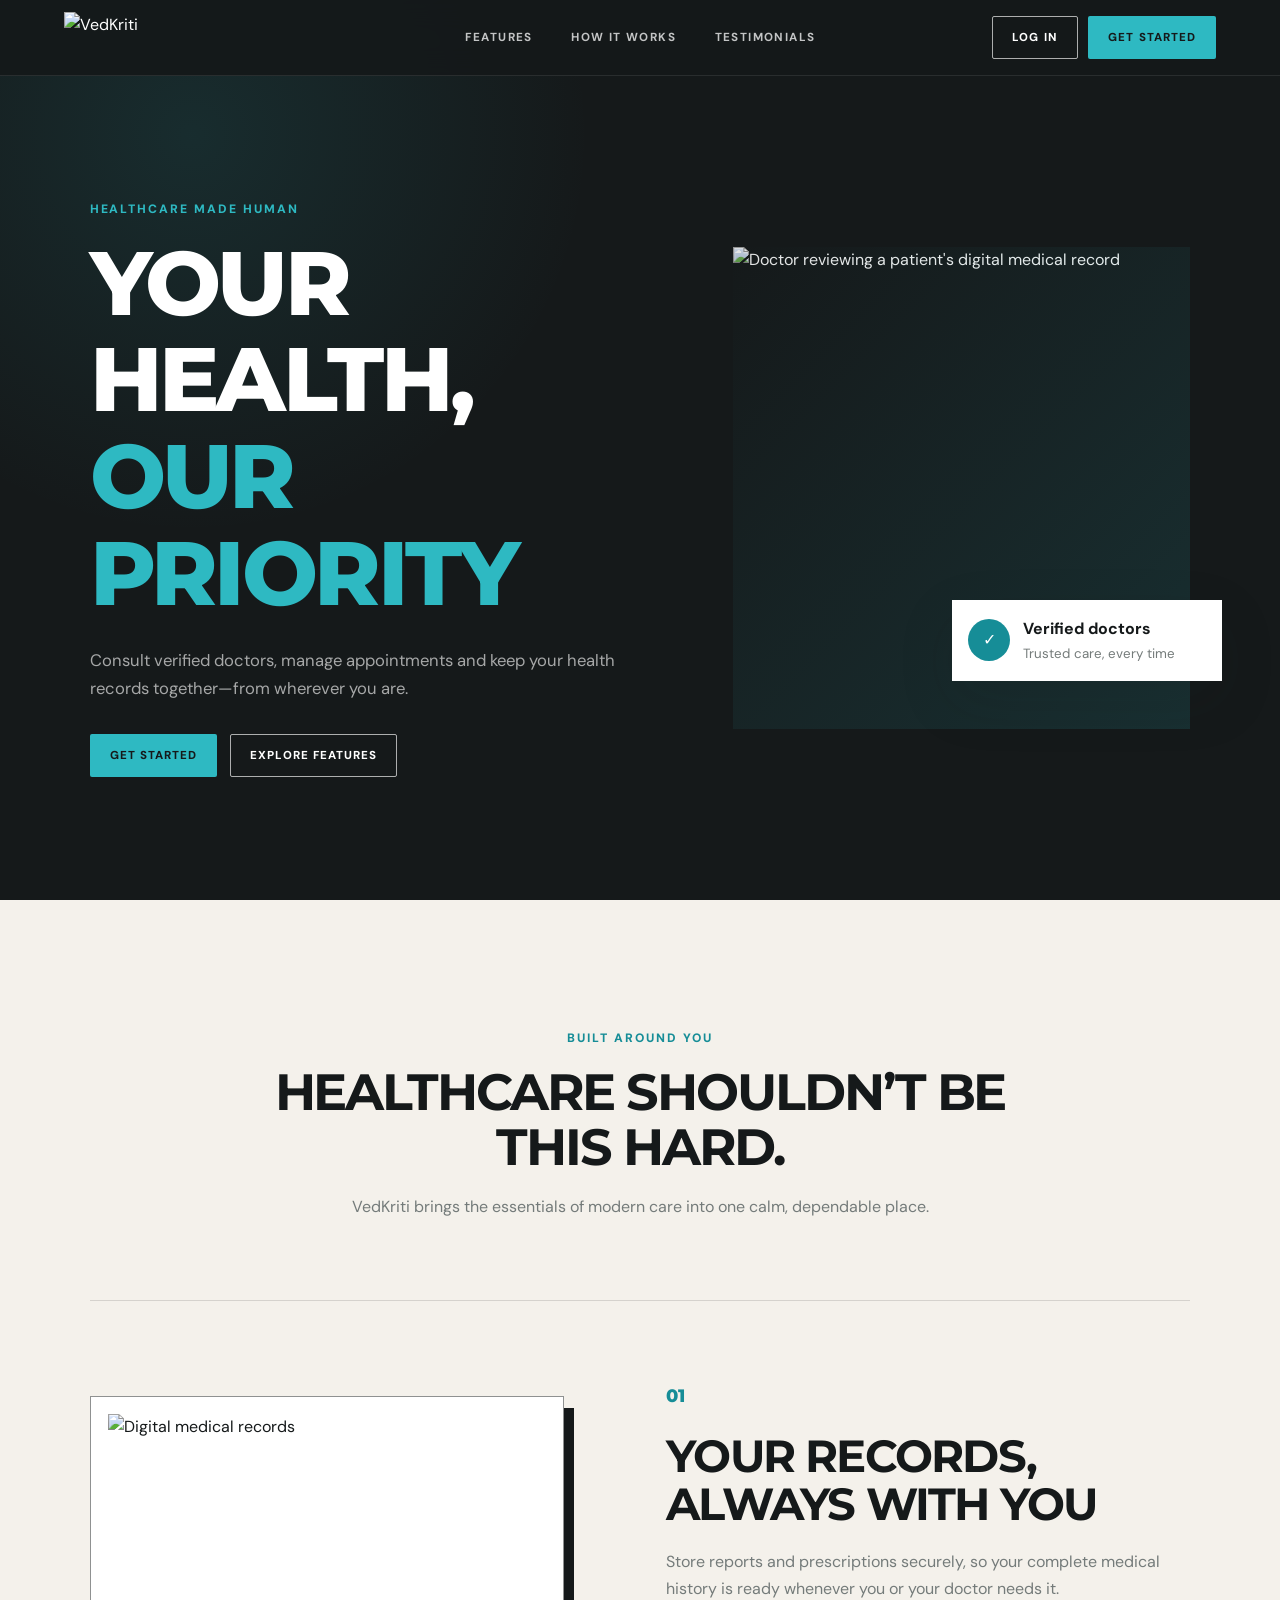
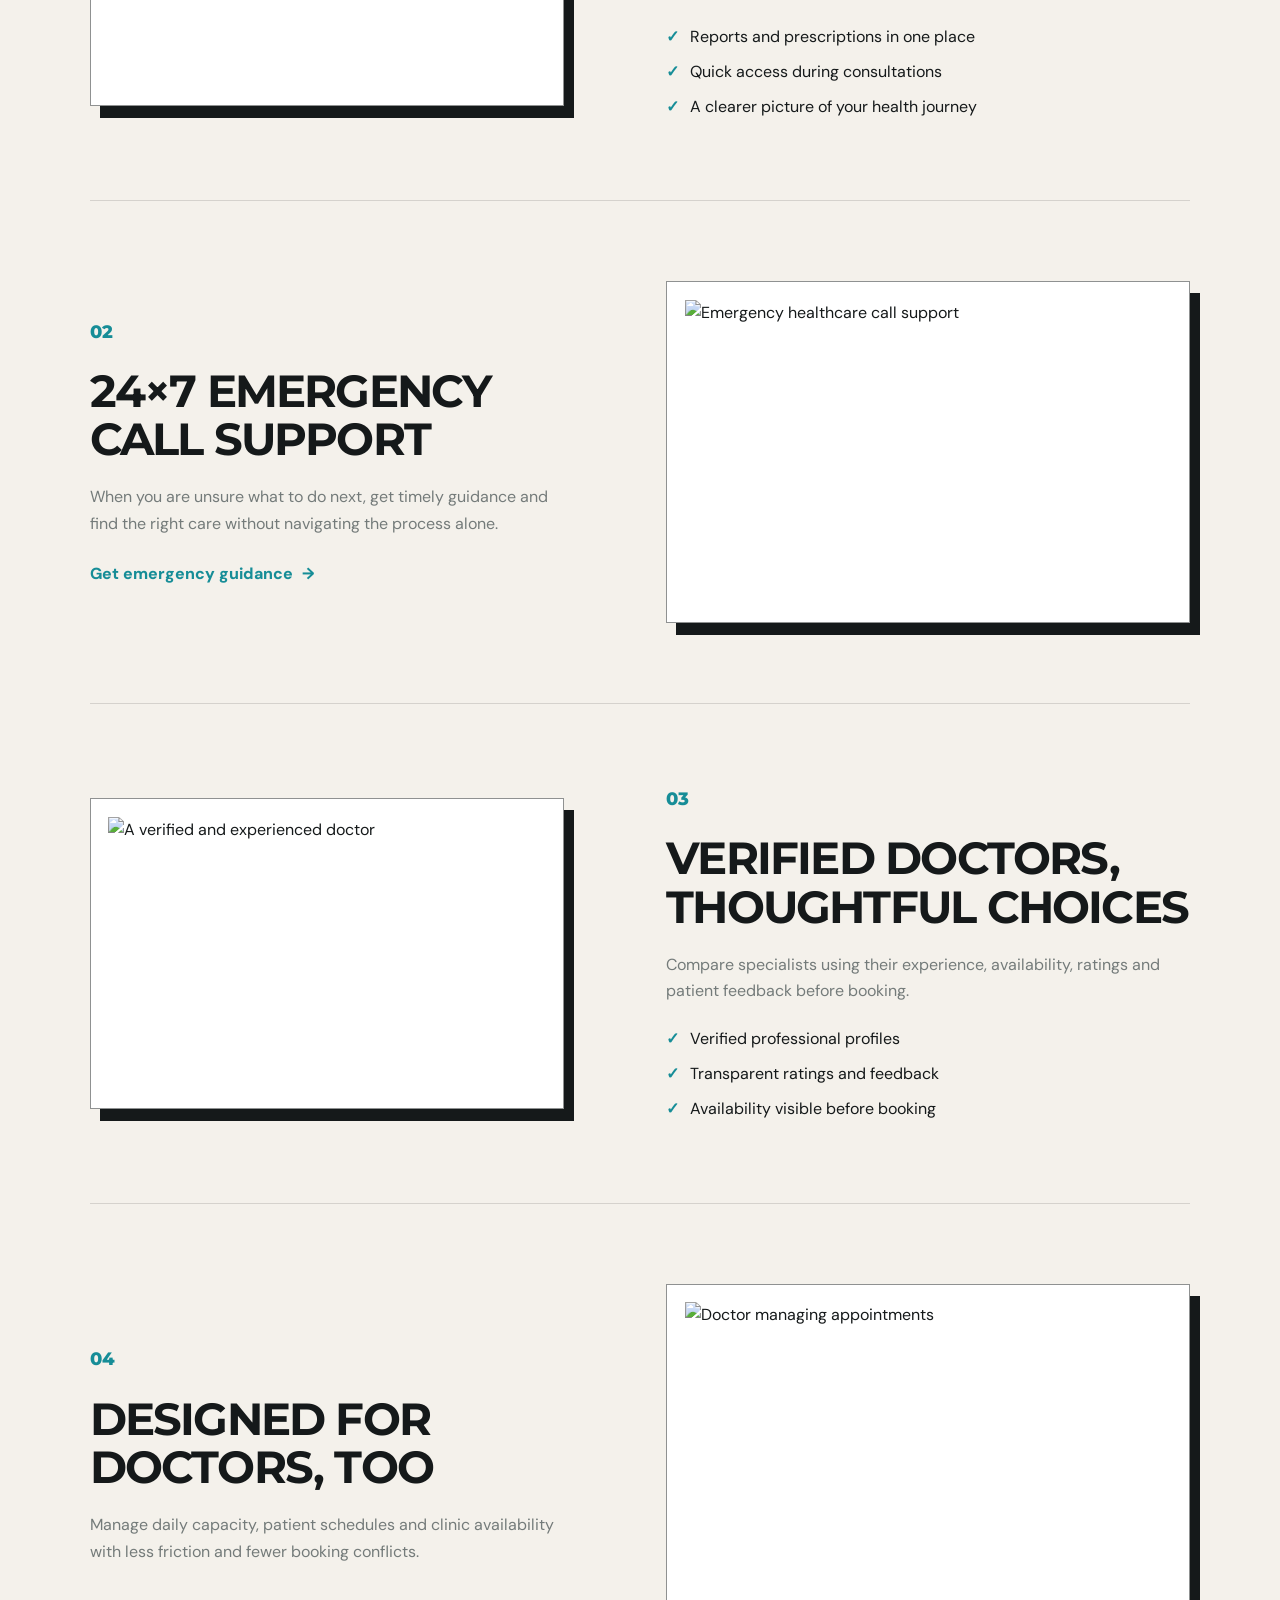
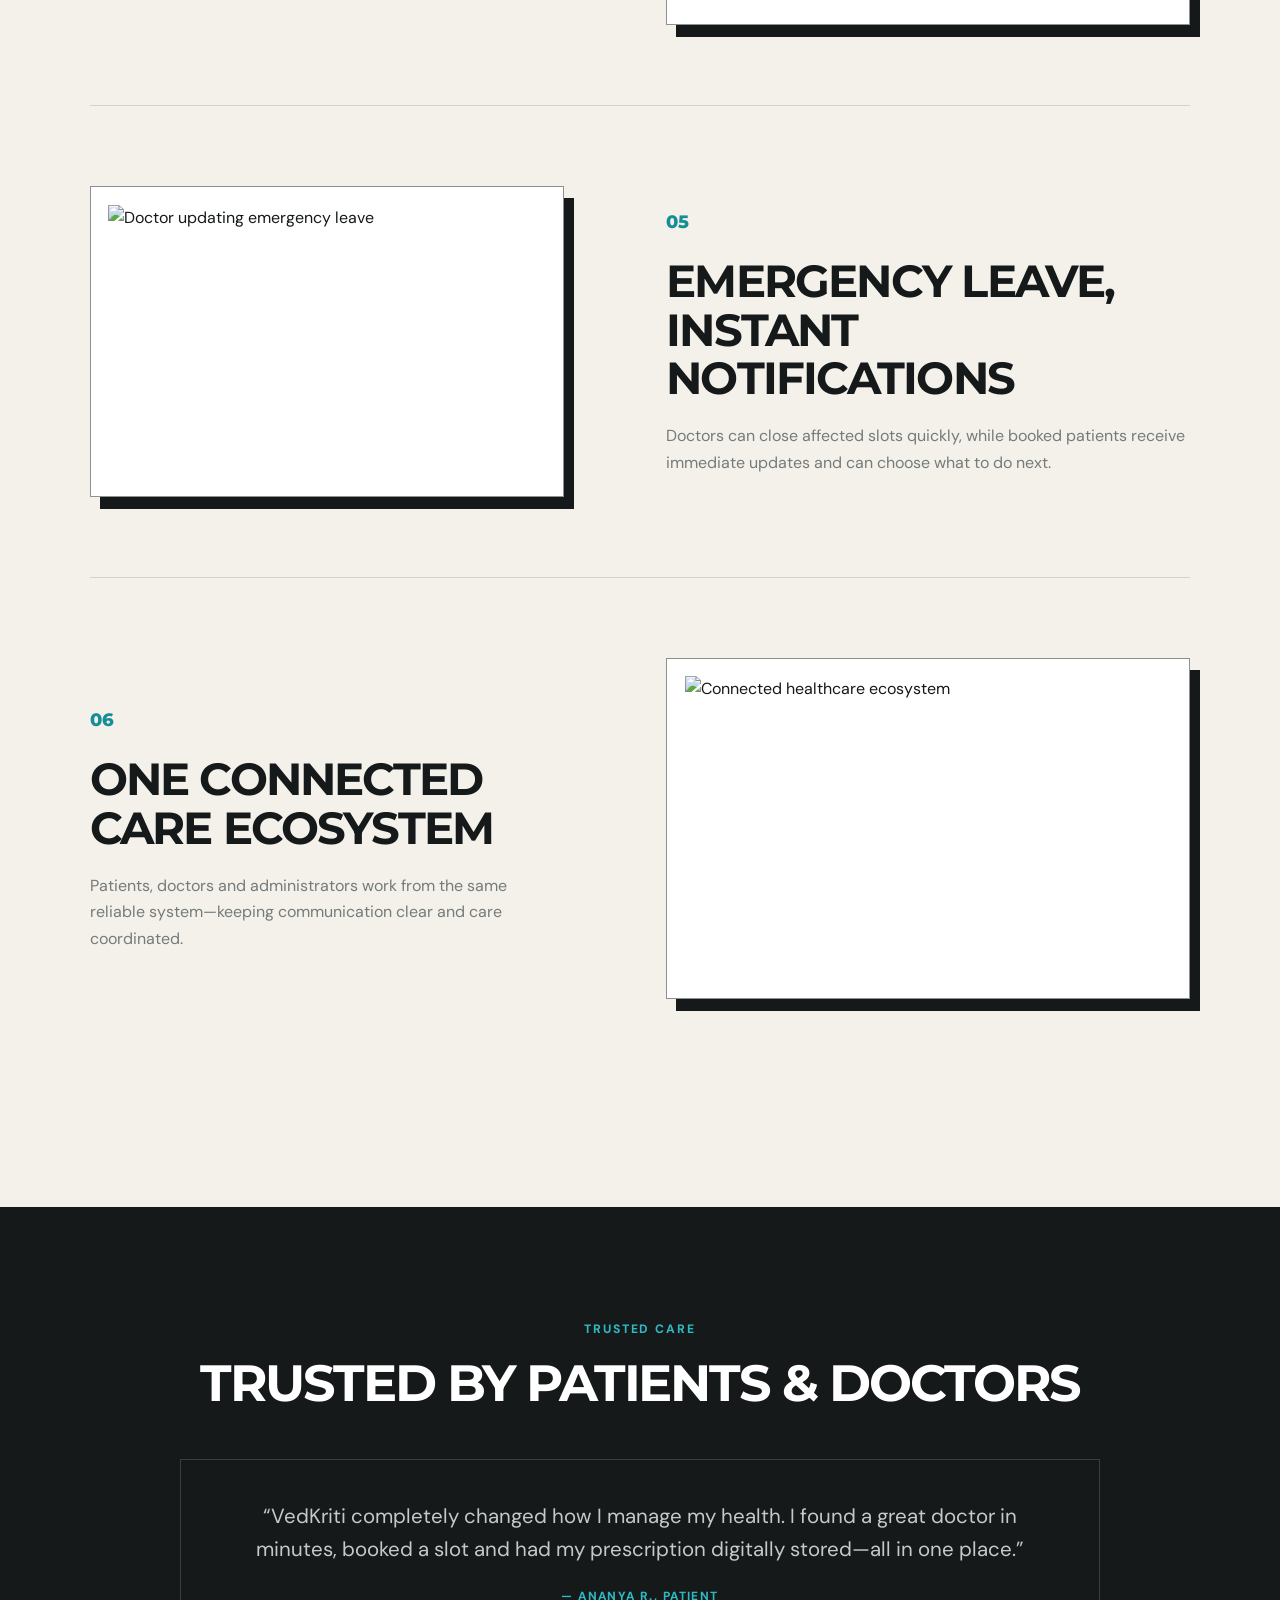
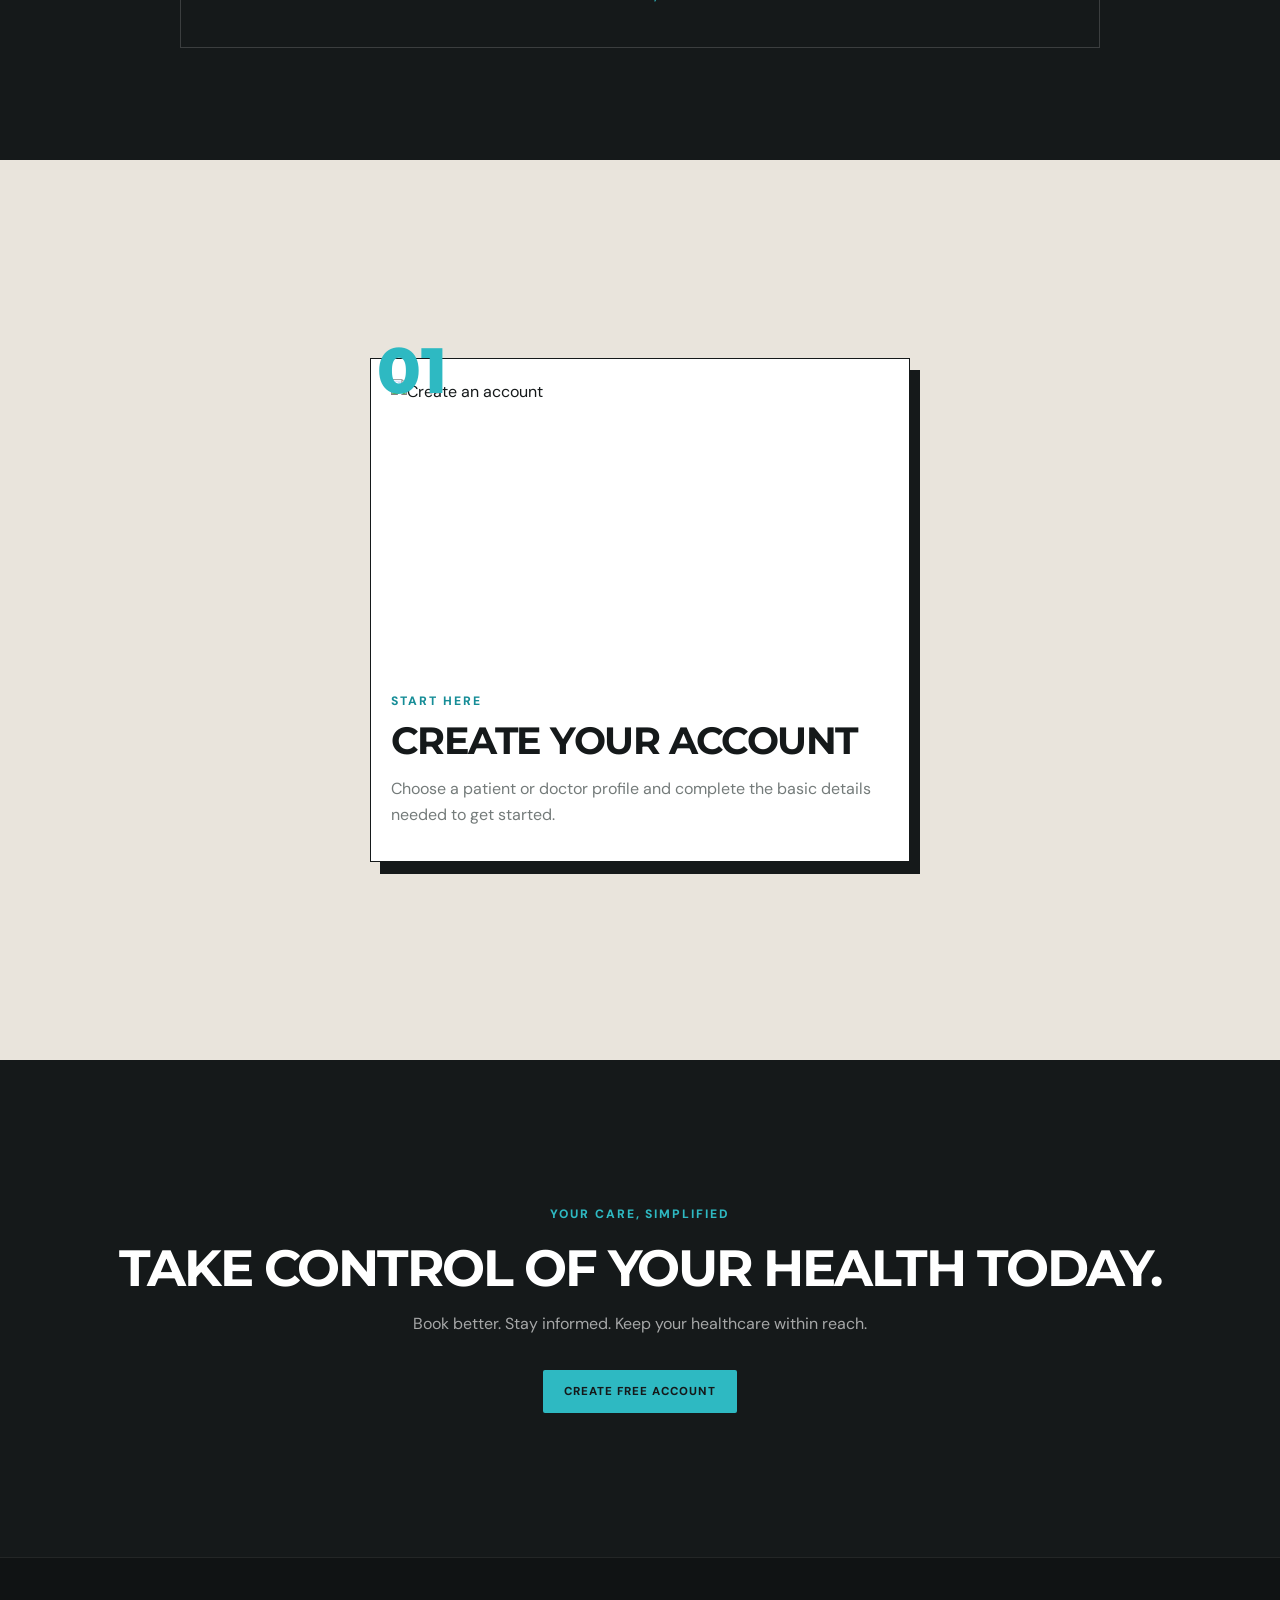
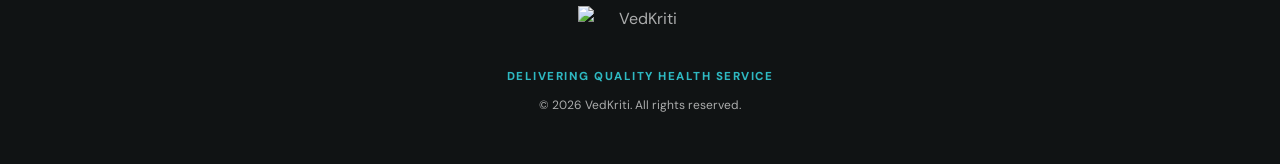
==== index.html @ bef70489 "Patient and Doctor dashboard done and dusted" ====
<!DOCTYPE html>
<html lang="en">
<head>
    <meta charset="UTF-8">
    <meta name="viewport" content="width=device-width, initial-scale=1.0">
    <meta name="description" content="VedKriti — simple, reliable healthcare at your fingertips.">
    <title>VedKriti | Your Health, Our Priority</title>
    <link rel="preconnect" href="https://fonts.googleapis.com">
    <link rel="preconnect" href="https://fonts.gstatic.com" crossorigin>
    <link href="https://fonts.googleapis.com/css2?family=DM+Sans:wght@400;500;600;700&family=Montserrat:wght@600;700;800&display=swap" rel="stylesheet">
    <link rel="stylesheet" href="style.css">
</head>
<body>
    <header class="site-header">
        <a class="brand" href="#home" aria-label="VedKriti home">
            <img src="media/VedKriti-icon.png" alt="VedKriti">
        </a>

        <nav aria-label="Main navigation">
            <a href="#features">Features</a>
            <a href="#how-it-works">How it works</a>
            <a href="#testimonials">Testimonials</a>
        </nav>

        <div class="header-actions">
            <button class="button button--outline" id="login" type="button">Log in</button>
            <button class="button button--primary" id="create" type="button">Get started</button>
        </div>
    </header>

    <main>
        <section class="hero" id="home">
            <div class="hero__content reveal">
                <p class="eyebrow">Healthcare made human</p>
                <h1>Your health,<br><span>our priority</span></h1>
                <p class="hero__copy">
                    Consult verified doctors, manage appointments and keep your
                    health records together—from wherever you are.
                </p>
                <div class="hero__actions">
                    <button class="button button--primary" data-create-account type="button">Get started</button>
                    <a class="button button--outline" href="#features">Explore features</a>
                </div>
            </div>

            <div class="hero__visual reveal">
                <div class="hero__image-wrap">
                    <img src="media/prescription.jpeg" alt="Doctor reviewing a patient's digital medical record">
                </div>
                <div class="floating-note">
                    <span class="floating-note__icon">✓</span>
                    <span><strong>Verified doctors</strong><small>Trusted care, every time</small></span>
                </div>
            </div>
        </section>

        <section class="intro" id="features">
            <p class="eyebrow">Built around you</p>
            <h2>Healthcare shouldn’t be this hard.</h2>
            <p>VedKriti brings the essentials of modern care into one calm, dependable place.</p>
        </section>

        <section class="features">
            <article class="feature reveal">
                <div class="feature__media">
                    <img src="media/reports.jpeg" alt="Digital medical records">
                </div>
                <div class="feature__content">
                    <span class="feature__number">01</span>
                    <h2>Your records, always with you</h2>
                    <p>Store reports and prescriptions securely, so your complete medical history is ready whenever you or your doctor needs it.</p>
                    <ul>
                        <li>Reports and prescriptions in one place</li>
                        <li>Quick access during consultations</li>
                        <li>A clearer picture of your health journey</li>
                    </ul>
                </div>
            </article>

            <article class="feature feature--reverse reveal">
                <div class="feature__media">
                    <img src="media/call-service.jpeg" alt="Emergency healthcare call support">
                </div>
                <div class="feature__content">
                    <span class="feature__number">02</span>
                    <h2>24×7 emergency call support</h2>
                    <p>When you are unsure what to do next, get timely guidance and find the right care without navigating the process alone.</p>
                    <a class="text-link" href="tel:112">Get emergency guidance <span>→</span></a>
                </div>
            </article>

            <article class="feature reveal">
                <div class="feature__media">
                    <img src="media/verified.jpeg" alt="A verified and experienced doctor">
                </div>
                <div class="feature__content">
                    <span class="feature__number">03</span>
                    <h2>Verified doctors, thoughtful choices</h2>
                    <p>Compare specialists using their experience, availability, ratings and patient feedback before booking.</p>
                    <ul>
                        <li>Verified professional profiles</li>
                        <li>Transparent ratings and feedback</li>
                        <li>Availability visible before booking</li>
                    </ul>
                </div>
            </article>

            <article class="feature feature--reverse reveal">
                <div class="feature__media">
                    <img src="media/patient-management.jpeg" alt="Doctor managing appointments">
                </div>
                <div class="feature__content">
                    <span class="feature__number">04</span>
                    <h2>Designed for doctors, too</h2>
                    <p>Manage daily capacity, patient schedules and clinic availability with less friction and fewer booking conflicts.</p>
                </div>
            </article>

            <article class="feature reveal">
                <div class="feature__media">
                    <img src="media/emergency-leave.webp" alt="Doctor updating emergency leave">
                </div>
                <div class="feature__content">
                    <span class="feature__number">05</span>
                    <h2>Emergency leave, instant notifications</h2>
                    <p>Doctors can close affected slots quickly, while booked patients receive immediate updates and can choose what to do next.</p>
                </div>
            </article>

            <article class="feature feature--reverse reveal">
                <div class="feature__media">
                    <img src="media/system.jpeg" alt="Connected healthcare ecosystem">
                </div>
                <div class="feature__content">
                    <span class="feature__number">06</span>
                    <h2>One connected care ecosystem</h2>
                    <p>Patients, doctors and administrators work from the same reliable system—keeping communication clear and care coordinated.</p>
                </div>
            </article>
        </section>

        <section class="testimonial" id="testimonials">
            <p class="eyebrow">Trusted care</p>
            <h2>Trusted by patients &amp; doctors</h2>
            <blockquote>
                “VedKriti completely changed how I manage my health. I found a great doctor in minutes, booked a slot and had my prescription digitally stored—all in one place.”
                <cite>— Ananya R., patient</cite>
            </blockquote>
        </section>

        <section class="process" id="how-it-works">
            <div class="process__track">
                <article class="step">
                    <div class="step__card">
                        <span class="step__number">01</span>
                        <img src="media/create-account.webp" alt="Create an account">
                        <p class="eyebrow">Start here</p>
                        <h2>Create your account</h2>
                        <p>Choose a patient or doctor profile and complete the basic details needed to get started.</p>
                    </div>
                </article>

                <article class="step">
                    <div class="step__card">
                        <span class="step__number">02</span>
                        <img src="media/find-doctor.jpg" alt="Search for a doctor">
                        <p class="eyebrow">Discover</p>
                        <h2>Search for a doctor</h2>
                        <p>Filter by speciality, city, facility or name to find care that fits your needs.</p>
                    </div>
                </article>

                <article class="step">
                    <div class="step__card">
                        <span class="step__number">03</span>
                        <img src="media/select-doctor.jpg" alt="Select a doctor">
                        <p class="eyebrow">Choose</p>
                        <h2>Select your doctor</h2>
                        <p>Review experience, availability and patient feedback before making your decision.</p>
                    </div>
                </article>

                <article class="step">
                    <div class="step__card">
                        <span class="step__number">04</span>
                        <img src="media/schedule-appointment.jpg" alt="Schedule an appointment">
                        <p class="eyebrow">Book</p>
                        <h2>Schedule an appointment</h2>
                        <p>Pick an available date and time slot, then receive your confirmation instantly.</p>
                    </div>
                </article>
            </div>
        </section>

        <section class="cta">
            <p class="eyebrow">Your care, simplified</p>
            <h2>Take control of your health today.</h2>
            <p>Book better. Stay informed. Keep your healthcare within reach.</p>
            <button class="button button--primary" data-create-account type="button">Create free account</button>
        </section>
    </main>

    <footer>
        <img src="media/VedKriti-icon.png" alt="VedKriti">
        <p>Delivering quality health service</p>
        <small>&copy; 2026 VedKriti. All rights reserved.</small>
    </footer>

    <script src="https://cdn.jsdelivr.net/npm/gsap@3/dist/gsap.min.js"></script>
    <script src="https://cdn.jsdelivr.net/npm/gsap@3/dist/ScrollTrigger.min.js"></script>
    <script src="app.js" defer></script>
</body>
</html>
---- style.css ----
:root {
    --ink: #15191a;
    --ink-soft: #23292a;
    --paper: #f4f1eb;
    --paper-deep: #e9e4dc;
    --white: #ffffff;
    --accent: #2eb9c2;
    --accent-dark: #168d97;
    --muted: #747b7a;
    --line: rgba(21, 25, 26, 0.14);
    --shadow: 0 20px 55px rgba(25, 31, 31, 0.13);
    --header-height: 76px;
}

* {
    box-sizing: border-box;
    margin: 0;
    padding: 0;
}

html {
    scroll-behavior: smooth;
}

body {
    overflow-x: hidden;
    color: var(--ink);
    background: var(--paper);
    font-family: "DM Sans", Arial, sans-serif;
    line-height: 1.65;
}

button,
a {
    font: inherit;
}

a {
    color: inherit;
    text-decoration: none;
}

img {
    display: block;
    max-width: 100%;
}

h1,
h2 {
    font-family: "Montserrat", Arial, sans-serif;
    line-height: 1.08;
    letter-spacing: -0.04em;
}

/* Header */

.site-header {
    position: fixed;
    inset: 0 0 auto;
    z-index: 1000;
    display: grid;
    grid-template-columns: 1fr auto 1fr;
    align-items: center;
    min-height: var(--header-height);
    padding: 0 5vw;
    color: var(--white);
    background: rgba(21, 25, 26, 0.94);
    border-bottom: 1px solid rgba(255, 255, 255, 0.09);
    backdrop-filter: blur(14px);
}

.brand img {
    width: 132px;
    height: 52px;
    object-fit: contain;
}

nav {
    display: flex;
    gap: clamp(1.2rem, 3vw, 3rem);
}

nav a {
    position: relative;
    color: rgba(255, 255, 255, 0.75);
    font-size: 0.73rem;
    font-weight: 700;
    letter-spacing: 0.12em;
    text-transform: uppercase;
}

nav a::after {
    content: "";
    position: absolute;
    right: 0;
    bottom: -0.45rem;
    left: 0;
    height: 2px;
    background: var(--accent);
    transform: scaleX(0);
    transition: transform 220ms ease;
}

nav a:hover::after {
    transform: scaleX(1);
}

.header-actions {
    display: flex;
    justify-content: flex-end;
    gap: 0.65rem;
}

/* Buttons */

.button {
    display: inline-flex;
    align-items: center;
    justify-content: center;
    min-height: 42px;
    padding: 0.7rem 1.2rem;
    border: 1px solid transparent;
    border-radius: 2px;
    cursor: pointer;
    font-size: 0.72rem;
    font-weight: 800;
    letter-spacing: 0.09em;
    text-transform: uppercase;
    transition:
        transform 180ms ease,
        background-color 180ms ease,
        color 180ms ease;
}

.button:hover {
    transform: translateY(-2px);
}

.button--primary {
    color: var(--ink);
    background: var(--accent);
}

.button--primary:hover {
    background: #55ced5;
}

.button--outline {
    color: var(--white);
    background: transparent;
    border-color: rgba(255, 255, 255, 0.65);
}

/* Hero */

.hero {
    display: grid;
    grid-template-columns: minmax(0, 1fr) minmax(420px, 0.9fr);
    align-items: center;
    min-height: 100vh;
    padding: calc(var(--header-height) + 5rem) 7vw 5rem;
    color: var(--white);
    background:
        radial-gradient(
            circle at 15% 15%,
            rgba(46, 185, 194, 0.12),
            transparent 30%
        ),
        var(--ink);
}

.hero__content {
    position: relative;
    z-index: 2;
    max-width: 720px;
}

.eyebrow {
    margin-bottom: 1rem;
    color: var(--accent-dark);
    font-size: 0.76rem;
    font-weight: 800;
    letter-spacing: 0.16em;
    text-transform: uppercase;
}

.hero .eyebrow,
.testimonial .eyebrow,
.cta .eyebrow {
    color: var(--accent);
}

.hero h1 {
    max-width: 780px;
    font-size: clamp(3.8rem, 7vw, 7.8rem);
    font-weight: 800;
    text-transform: uppercase;
}

.hero h1 span {
    color: var(--accent);
}

.hero__copy {
    max-width: 590px;
    margin-top: 1.6rem;
    color: rgba(255, 255, 255, 0.62);
    font-size: clamp(1rem, 1.3vw, 1.17rem);
}

.hero__actions {
    display: flex;
    flex-wrap: wrap;
    gap: 0.8rem;
    margin-top: 2rem;
}

.hero__visual {
    position: relative;
    padding-left: 5vw;
}

.hero__image-wrap {
    position: relative;
    overflow: hidden;
    aspect-ratio: 0.95;
}

.hero__image-wrap::after {
    content: "";
    position: absolute;
    inset: 0;
    background: linear-gradient(
        135deg,
        rgba(21, 25, 26, 0.12),
        rgba(46, 185, 194, 0.14)
    );
}

.hero__image-wrap img {
    width: 100%;
    height: 100%;
    object-fit: cover;
    filter: saturate(0.78);
}

.floating-note {
    position: absolute;
    right: -2rem;
    bottom: 10%;
    display: flex;
    align-items: center;
    gap: 0.8rem;
    width: min(270px, 80%);
    padding: 1rem;
    color: var(--ink);
    background: var(--white);
    box-shadow: var(--shadow);
}

.floating-note__icon {
    display: grid;
    flex: 0 0 42px;
    place-items: center;
    aspect-ratio: 1;
    color: var(--white);
    background: var(--accent-dark);
    border-radius: 50%;
}

.floating-note strong,
.floating-note small {
    display: block;
}

.floating-note small {
    color: var(--muted);
}

/* Introduction */

.intro {
    max-width: 850px;
    margin: 0 auto;
    padding: 8rem 1.5rem 4rem;
    text-align: center;
}

.intro h2,
.testimonial h2,
.cta h2 {
    font-size: clamp(2.2rem, 4vw, 4.3rem);
    text-transform: uppercase;
}

.intro > p:last-child {
    max-width: 620px;
    margin: 1.2rem auto 0;
    color: var(--muted);
}

/* Features */

.features {
    padding: 1rem 7vw 8rem;
}

.feature {
    display: grid;
    grid-template-columns:
        minmax(300px, 0.95fr)
        minmax(320px, 1.05fr);
    gap: clamp(3rem, 8vw, 9rem);
    align-items: center;
    max-width: 1320px;
    margin: 0 auto;
    padding: 5rem 0;
    border-top: 1px solid var(--line);
}

.feature--reverse .feature__media {
    order: 2;
}

.feature__media {
    position: relative;
    padding: 1.1rem;
    background: var(--white);
    border: 1px solid rgba(21, 25, 26, 0.48);
    box-shadow: 10px 12px 0 var(--ink);
}

.feature__media img {
    width: 100%;
    aspect-ratio: 16 / 10;
    object-fit: cover;
}

.feature__number {
    display: block;
    margin-bottom: 1.25rem;
    color: var(--accent-dark);
    font-family: "Montserrat", sans-serif;
    font-size: 1.15rem;
    font-weight: 800;
}

.feature h2 {
    max-width: 620px;
    font-size: clamp(2rem, 3.5vw, 3.75rem);
    text-transform: uppercase;
}

.feature__content > p {
    max-width: 620px;
    margin-top: 1.3rem;
    color: var(--muted);
}

.feature ul {
    display: grid;
    gap: 0.55rem;
    margin-top: 1.35rem;
    list-style: none;
}

.feature li::before {
    content: "✓";
    margin-right: 0.7rem;
    color: var(--accent-dark);
    font-weight: 800;
}

.text-link {
    display: inline-block;
    margin-top: 1.5rem;
    color: var(--accent-dark);
    font-weight: 800;
}

.text-link span {
    display: inline-block;
    margin-left: 0.35rem;
    transition: transform 180ms ease;
}

.text-link:hover span {
    transform: translateX(5px);
}

/* Testimonial */

.testimonial {
    padding: 7rem 7vw;
    color: var(--white);
    text-align: center;
    background: var(--ink);
}

.testimonial blockquote {
    max-width: 920px;
    margin: 3rem auto 0;
    padding: 2.5rem;
    color: rgba(255, 255, 255, 0.76);
    border: 1px solid rgba(255, 255, 255, 0.16);
    font-size: clamp(1.05rem, 1.6vw, 1.35rem);
}

.testimonial cite {
    display: block;
    margin-top: 1.25rem;
    color: var(--accent);
    font-size: 0.74rem;
    font-style: normal;
    font-weight: 800;
    letter-spacing: 0.12em;
    text-transform: uppercase;
}

/* Horizontal process section */

.process {
    height: 100vh;
    overflow: hidden;
    background: var(--paper-deep);
}

.process__track {
    display: flex;
    width: max-content;
    height: 100%;
    will-change: transform;
}

.step {
    display: grid;
    width: 100vw;
    flex: 0 0 100vw;
    place-items: center;
    padding: 5rem 2rem;
}

.step__card {
    position: relative;
    width: min(540px, 92vw);
    padding: 1.25rem 1.25rem 2rem;
    background: var(--white);
    border: 1px solid var(--ink);
    box-shadow: 10px 12px 0 var(--ink);
}

.step__card img {
    width: 100%;
    height: clamp(190px, 32vh, 330px);
    margin-bottom: 1.5rem;
    object-fit: cover;
}

.step__number {
    position: absolute;
    top: -1.3rem;
    left: 0.4rem;
    z-index: 2;
    color: var(--accent);
    font-family: "Montserrat", sans-serif;
    font-size: clamp(3rem, 5vw, 5.5rem);
    font-weight: 800;
    line-height: 1;
}

.step__card .eyebrow {
    margin-bottom: 0.55rem;
}

.step__card h2 {
    font-size: clamp(1.8rem, 3vw, 2.8rem);
    text-transform: uppercase;
}

.step__card > p:last-child {
    margin-top: 0.9rem;
    color: var(--muted);
}

/* Call to action */

.cta {
    padding: 9rem 1.5rem;
    color: var(--white);
    text-align: center;
    background: var(--ink);
}

.cta > p:not(.eyebrow) {
    margin: 1rem auto 2rem;
    color: rgba(255, 255, 255, 0.62);
}

/* Footer */

footer {
    display: flex;
    flex-direction: column;
    align-items: center;
    gap: 0.6rem;
    padding: 3rem 1.5rem;
    color: rgba(255, 255, 255, 0.65);
    text-align: center;
    background: #101314;
    border-top: 1px solid rgba(255, 255, 255, 0.08);
}

footer img {
    width: 125px;
    height: 52px;
    object-fit: contain;
}

footer p {
    color: var(--accent);
    font-size: 0.72rem;
    font-weight: 800;
    letter-spacing: 0.13em;
    text-transform: uppercase;
}

footer small {
    font-size: 0.75rem;
}

/* Tablet */

@media (max-width: 900px) {
    .site-header {
        grid-template-columns: 1fr auto;
        padding: 0 1rem;
    }

    nav {
        display: none;
    }

    .hero {
        grid-template-columns: 1fr;
        gap: 4rem;
        padding-right: 6vw;
        padding-left: 6vw;
    }

    .hero__visual {
        width: min(620px, 100%);
        padding-left: 0;
    }

    .floating-note {
        right: -1rem;
    }

    .feature,
    .feature--reverse {
        grid-template-columns: 1fr;
        gap: 3rem;
    }

    .feature--reverse .feature__media {
        order: 0;
    }
}

/* Phone process layout */

@media (max-width: 768px) {
    .process {
        height: auto;
        overflow: visible;
        padding: 4.5rem 1.25rem;
    }

    .process__track {
        display: grid;
        width: 100%;
        height: auto;
        gap: 3rem;
        transform: none !important;
        will-change: auto;
    }

    .step {
        width: 100%;
        min-height: auto;
        padding: 0;
    }

    .step__card {
        width: min(100%, 540px);
        padding: 1rem 1rem 1.5rem;
        box-shadow: 7px 8px 0 var(--ink);
    }

    .step__card img {
        height: clamp(180px, 55vw, 300px);
    }
}

/* Small phones */

@media (max-width: 560px) {
    :root {
        --header-height: 66px;
    }

    .brand img {
        width: 96px;
    }

    .header-actions .button {
        min-height: 36px;
        padding: 0.55rem 0.7rem;
        font-size: 0.62rem;
    }

    #login {
        display: none;
    }

    .hero {
        min-height: auto;
        gap: 2.5rem;
        padding: 7.5rem 1.25rem 4rem;
    }

    .hero h1 {
        font-size: clamp(3rem, 15vw, 4.5rem);
    }

    .hero__actions {
        align-items: stretch;
        flex-direction: column;
    }

    .hero__actions .button {
        width: 100%;
    }

    .floating-note {
        position: relative;
        right: auto;
        bottom: auto;
        width: 100%;
        margin-top: 1rem;
    }

    .intro {
        padding: 5rem 1.25rem 2rem;
    }

    .features {
        padding-right: 1.25rem;
        padding-left: 1.25rem;
    }

    .feature {
        padding: 3.5rem 0;
    }

    .feature__media {
        box-shadow: 6px 7px 0 var(--ink);
    }

    .testimonial {
        padding-right: 1.25rem;
        padding-left: 1.25rem;
    }

    .testimonial blockquote {
        padding: 1.5rem;
    }

    .cta {
        padding: 6rem 1.25rem;
    }
}

/* Accessibility */

@media (prefers-reduced-motion: reduce) {
    html {
        scroll-behavior: auto;
    }

    *,
    *::before,
    *::after {
        scroll-behavior: auto !important;
        animation-duration: 0.01ms !important;
        animation-iteration-count: 1 !important;
        transition-duration: 0.01ms !important;
    }
}
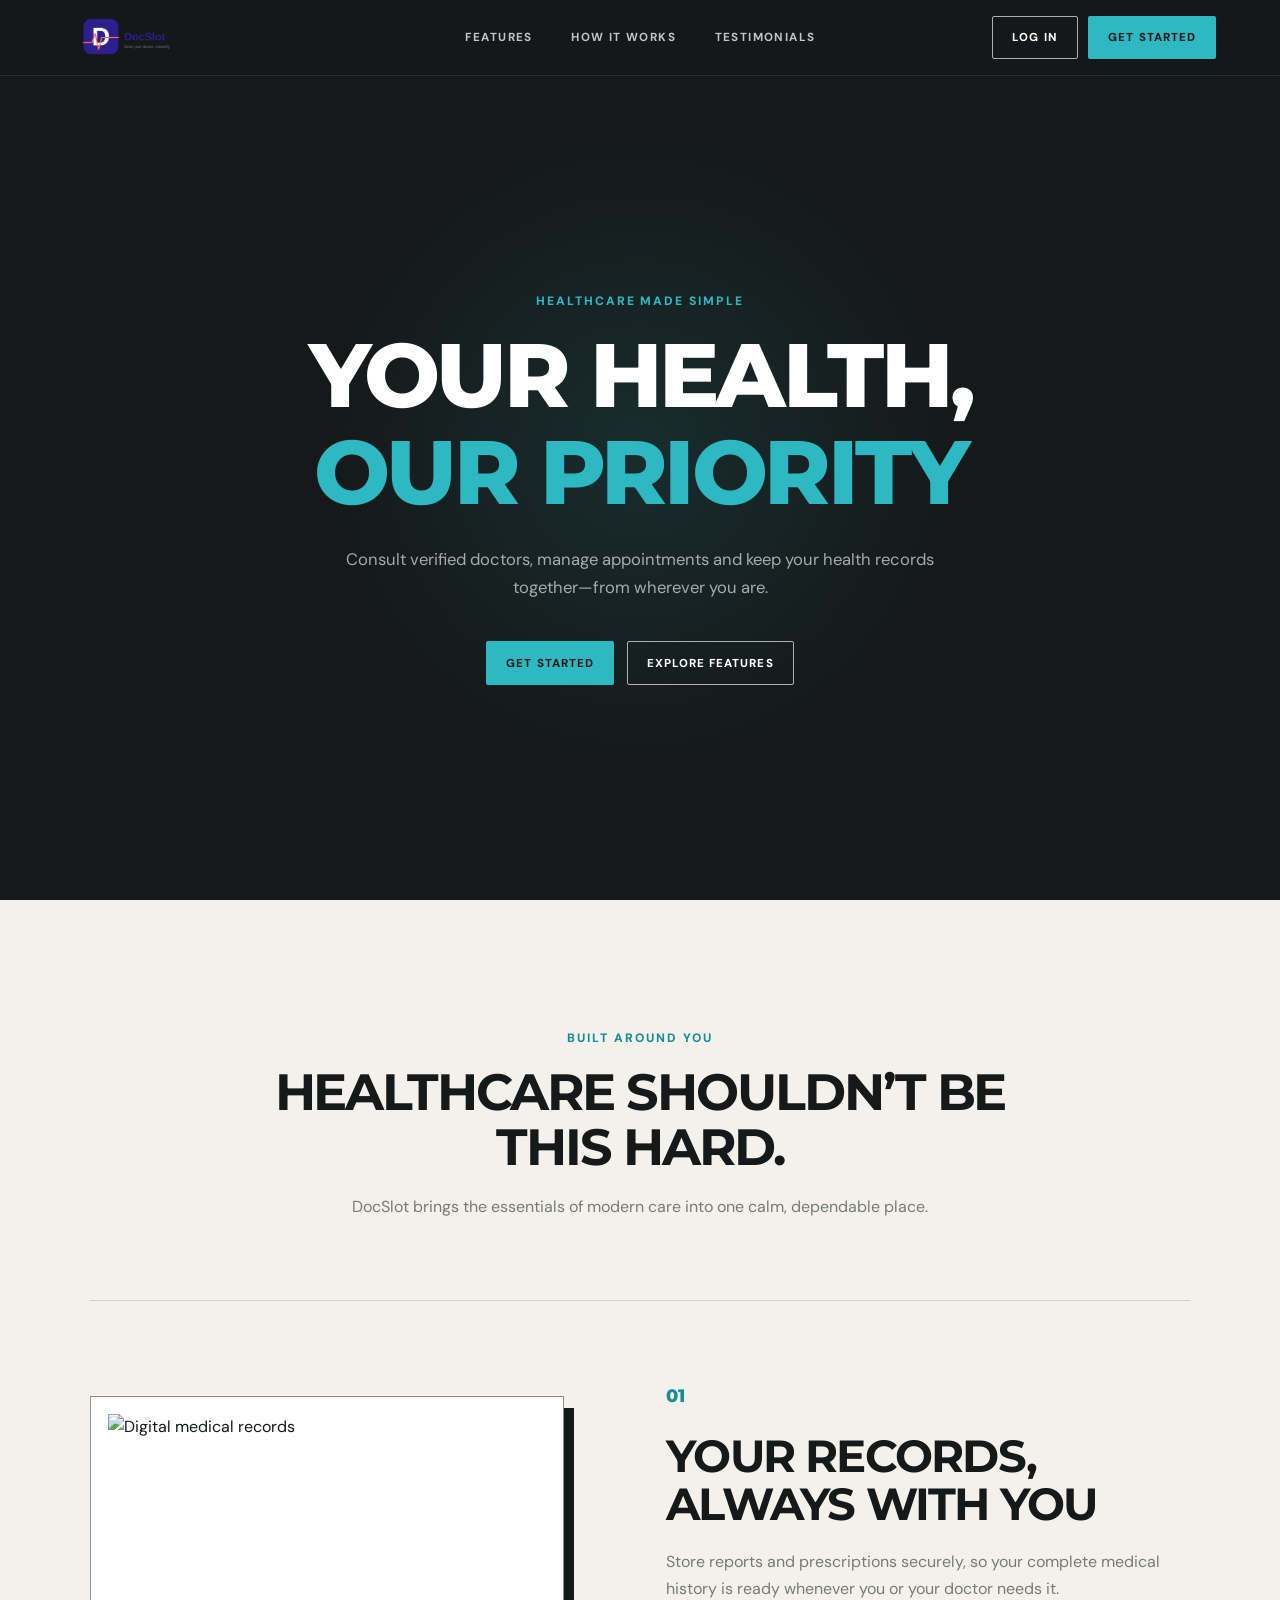
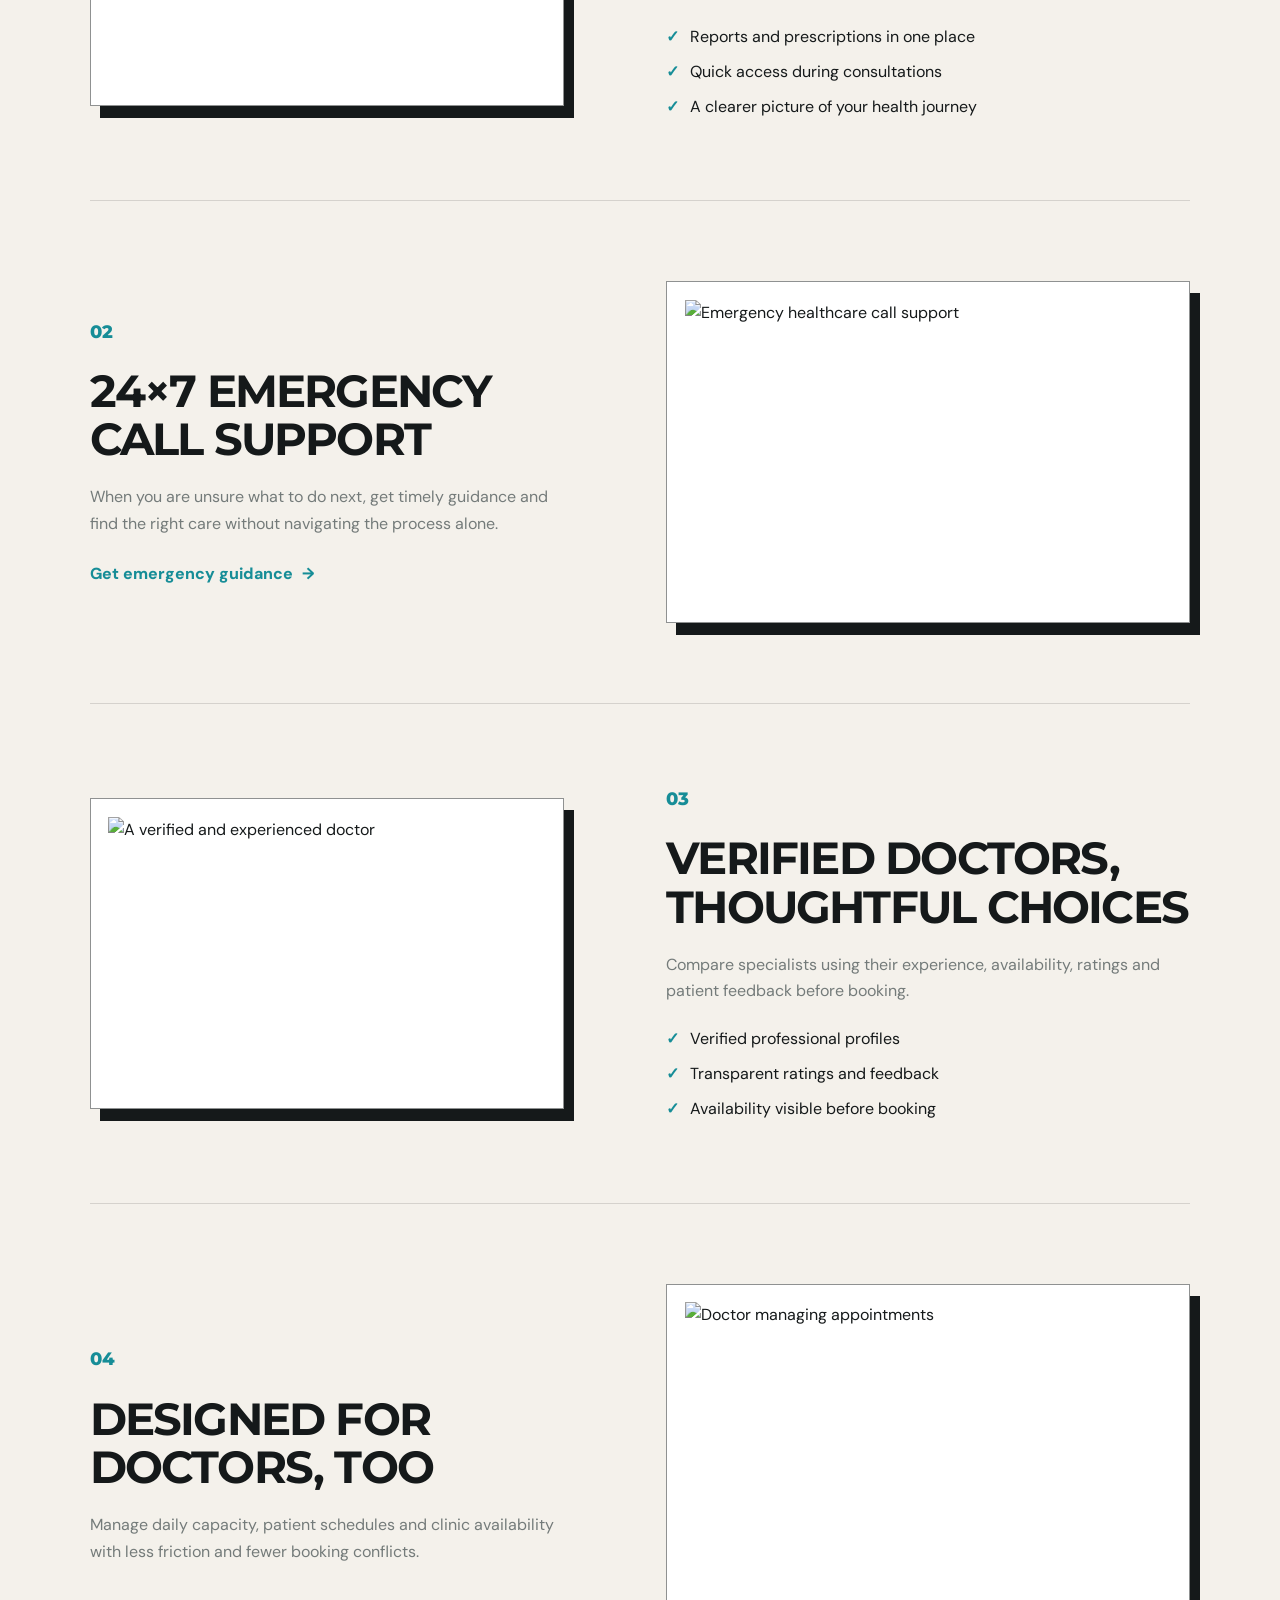
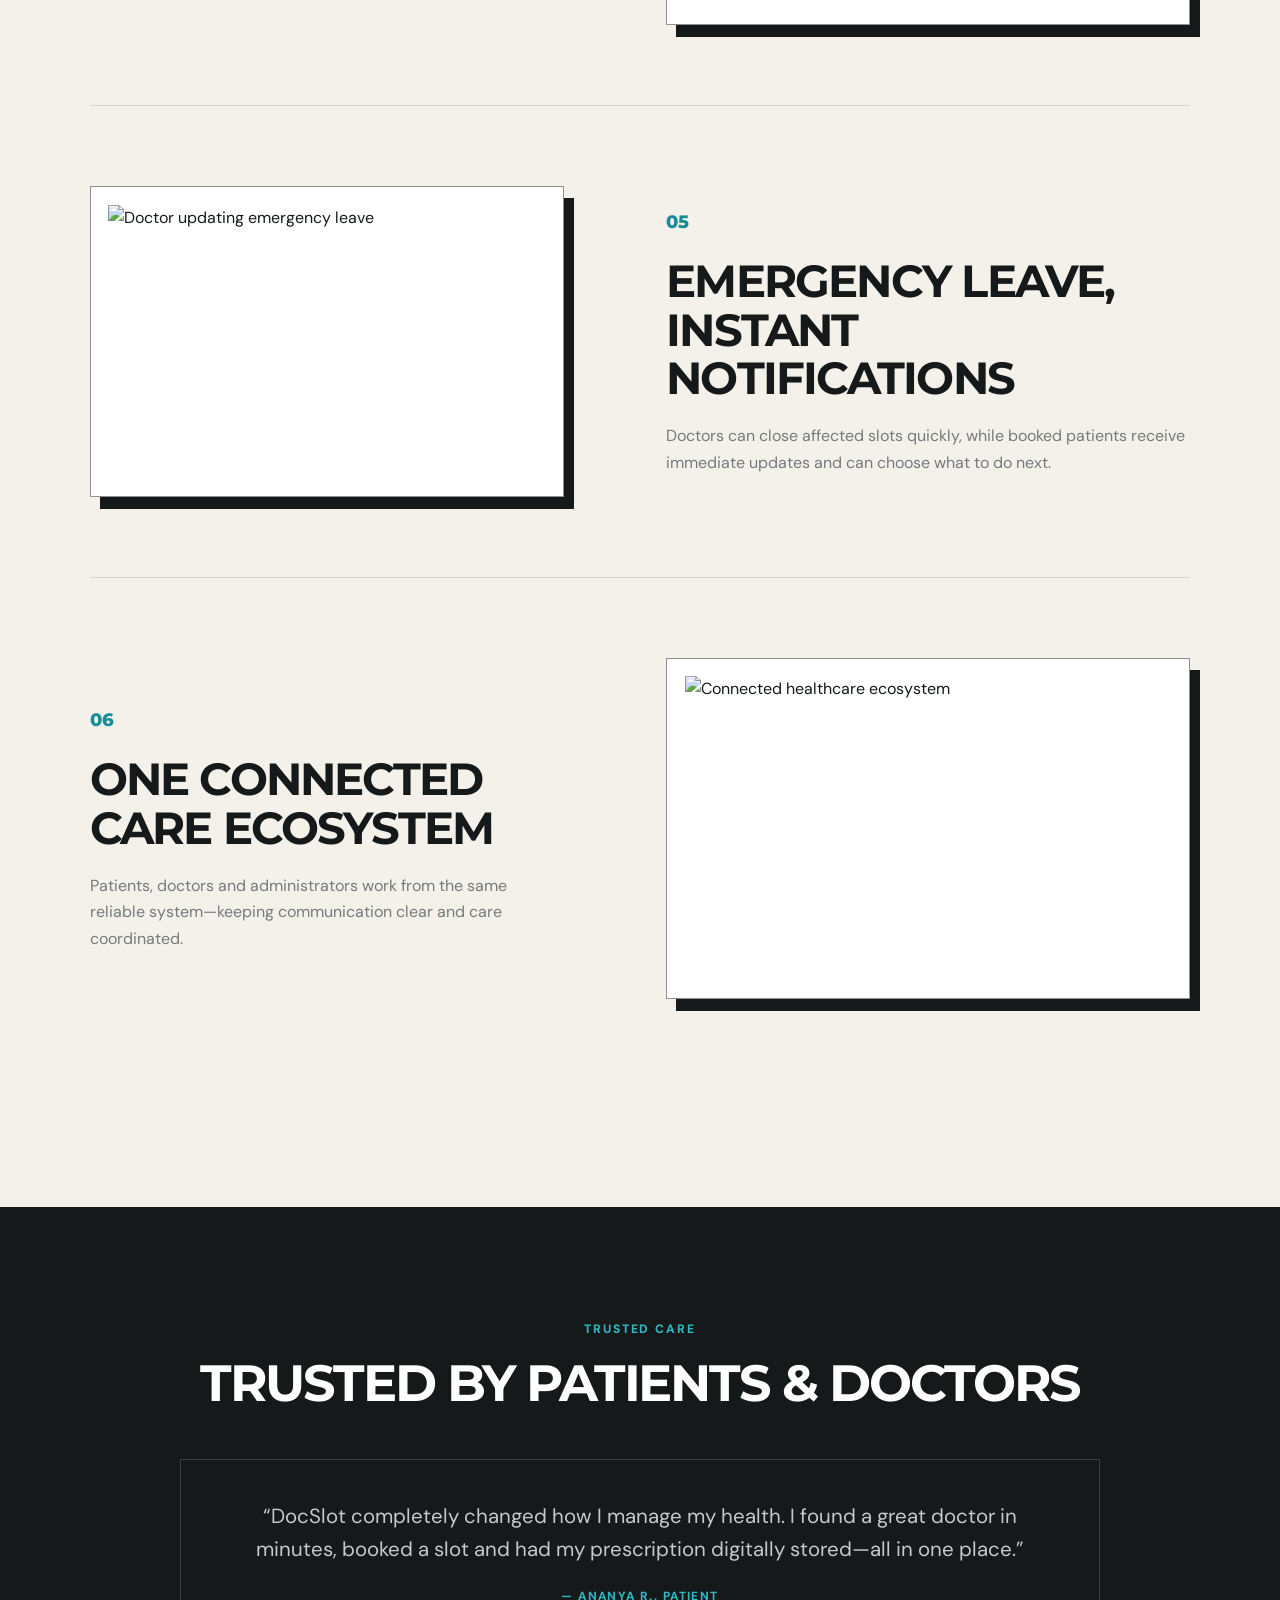
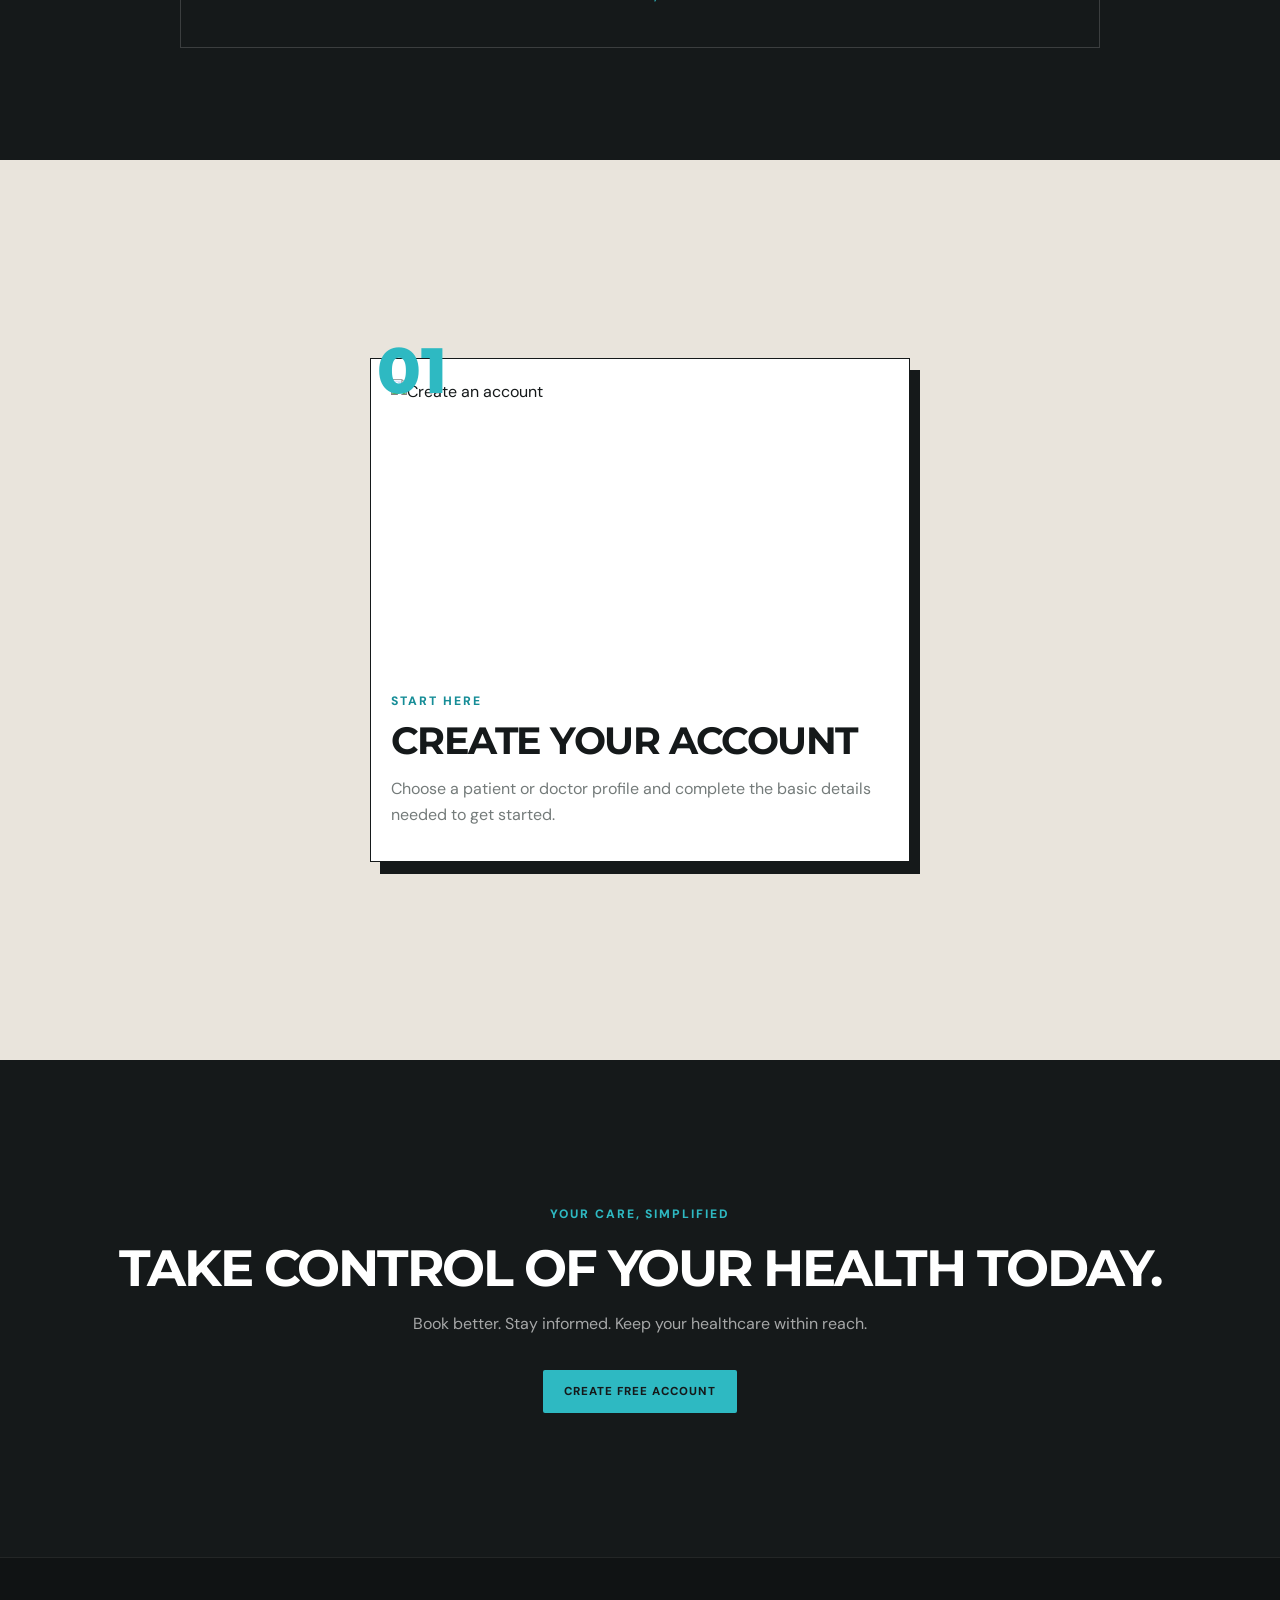
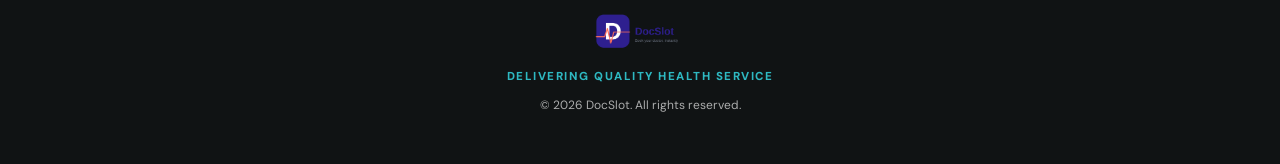
==== commit caca8201: "finalTouch" ====
--- a/index.html
+++ b/index.html
@@ -3,8 +3,8 @@
 <head>
     <meta charset="UTF-8">
     <meta name="viewport" content="width=device-width, initial-scale=1.0">
-    <meta name="description" content="VedKriti — simple, reliable healthcare at your fingertips.">
-    <title>VedKriti | Your Health, Our Priority</title>
+    <meta name="description" content="DocSlot — simple, reliable healthcare at your fingertips.">
+    <title>DocSlot | Your Health, Our Priority</title>
     <link rel="preconnect" href="https://fonts.googleapis.com">
     <link rel="preconnect" href="https://fonts.gstatic.com" crossorigin>
     <link href="https://fonts.googleapis.com/css2?family=DM+Sans:wght@400;500;600;700&family=Montserrat:wght@600;700;800&display=swap" rel="stylesheet">
@@ -12,8 +12,8 @@
 </head>
 <body>
     <header class="site-header">
-        <a class="brand" href="#home" aria-label="VedKriti home">
-            <img src="media/VedKriti-icon.png" alt="VedKriti">
+        <a class="brand" href="#home" aria-label="DocSlot home">
+            <img src="media/DocSlot-icon.png" alt="DocSlot">
         </a>
 
         <nav aria-label="Main navigation">
@@ -31,7 +31,7 @@
     <main>
         <section class="hero" id="home">
             <div class="hero__content reveal">
-                <p class="eyebrow">Healthcare made human</p>
+                <p class="eyebrow">Healthcare made Simple</p>
                 <h1>Your health,<br><span>our priority</span></h1>
                 <p class="hero__copy">
                     Consult verified doctors, manage appointments and keep your
@@ -43,21 +43,13 @@
                 </div>
             </div>
 
-            <div class="hero__visual reveal">
-                <div class="hero__image-wrap">
-                    <img src="media/prescription.jpeg" alt="Doctor reviewing a patient's digital medical record">
-                </div>
-                <div class="floating-note">
-                    <span class="floating-note__icon">✓</span>
-                    <span><strong>Verified doctors</strong><small>Trusted care, every time</small></span>
-                </div>
-            </div>
+
         </section>
 
         <section class="intro" id="features">
             <p class="eyebrow">Built around you</p>
             <h2>Healthcare shouldn’t be this hard.</h2>
-            <p>VedKriti brings the essentials of modern care into one calm, dependable place.</p>
+            <p>DocSlot brings the essentials of modern care into one calm, dependable place.</p>
         </section>
 
         <section class="features">
@@ -143,7 +135,7 @@
             <p class="eyebrow">Trusted care</p>
             <h2>Trusted by patients &amp; doctors</h2>
             <blockquote>
-                “VedKriti completely changed how I manage my health. I found a great doctor in minutes, booked a slot and had my prescription digitally stored—all in one place.”
+                “DocSlot completely changed how I manage my health. I found a great doctor in minutes, booked a slot and had my prescription digitally stored—all in one place.”
                 <cite>— Ananya R., patient</cite>
             </blockquote>
         </section>
@@ -201,9 +193,9 @@
     </main>
 
     <footer>
-        <img src="media/VedKriti-icon.png" alt="VedKriti">
+        <img src="media/DocSlot-icon.png" alt="DocSlot">
         <p>Delivering quality health service</p>
-        <small>&copy; 2026 VedKriti. All rights reserved.</small>
+        <small>&copy; 2026 DocSlot. All rights reserved.</small>
     </footer>
 
     <script src="https://cdn.jsdelivr.net/npm/gsap@3/dist/gsap.min.js"></script>
--- a/style.css
+++ b/style.css
@@ -154,17 +154,19 @@
 /* Hero */
 
 .hero {
-    display: grid;
-    grid-template-columns: minmax(0, 1fr) minmax(420px, 0.9fr);
+    display: flex;
+    flex-direction: column;
+    justify-content: center;
     align-items: center;
+    text-align: center;
     min-height: 100vh;
     padding: calc(var(--header-height) + 5rem) 7vw 5rem;
     color: var(--white);
     background:
         radial-gradient(
-            circle at 15% 15%,
+            circle at 50% 50%,
             rgba(46, 185, 194, 0.12),
-            transparent 30%
+            transparent 40%
         ),
         var(--ink);
 }
@@ -172,7 +174,7 @@
 .hero__content {
     position: relative;
     z-index: 2;
-    max-width: 720px;
+    max-width: 800px;
 }
 
 .eyebrow {
@@ -191,7 +193,8 @@
 }
 
 .hero h1 {
-    max-width: 780px;
+    max-width: 800px;
+    margin: 0 auto;
     font-size: clamp(3.8rem, 7vw, 7.8rem);
     font-weight: 800;
     text-transform: uppercase;
@@ -202,47 +205,21 @@
 }
 
 .hero__copy {
-    max-width: 590px;
-    margin-top: 1.6rem;
+    max-width: 650px;
+    margin: 1.6rem auto 0;
     color: rgba(255, 255, 255, 0.62);
     font-size: clamp(1rem, 1.3vw, 1.17rem);
 }
 
 .hero__actions {
     display: flex;
+    justify-content: center;
     flex-wrap: wrap;
     gap: 0.8rem;
-    margin-top: 2rem;
-}
-
-.hero__visual {
-    position: relative;
-    padding-left: 5vw;
-}
-
-.hero__image-wrap {
-    position: relative;
-    overflow: hidden;
-    aspect-ratio: 0.95;
-}
-
-.hero__image-wrap::after {
-    content: "";
-    position: absolute;
-    inset: 0;
-    background: linear-gradient(
-        135deg,
-        rgba(21, 25, 26, 0.12),
-        rgba(46, 185, 194, 0.14)
-    );
-}
-
-.hero__image-wrap img {
-    width: 100%;
-    height: 100%;
-    object-fit: cover;
-    filter: saturate(0.78);
-}
+    margin-top: 2.5rem;
+}
+
+
 
 .floating-note {
     position: absolute;
@@ -541,15 +518,9 @@
     }
 
     .hero {
-        grid-template-columns: 1fr;
         gap: 4rem;
         padding-right: 6vw;
         padding-left: 6vw;
-    }
-
-    .hero__visual {
-        width: min(620px, 100%);
-        padding-left: 0;
     }
 
     .floating-note {
